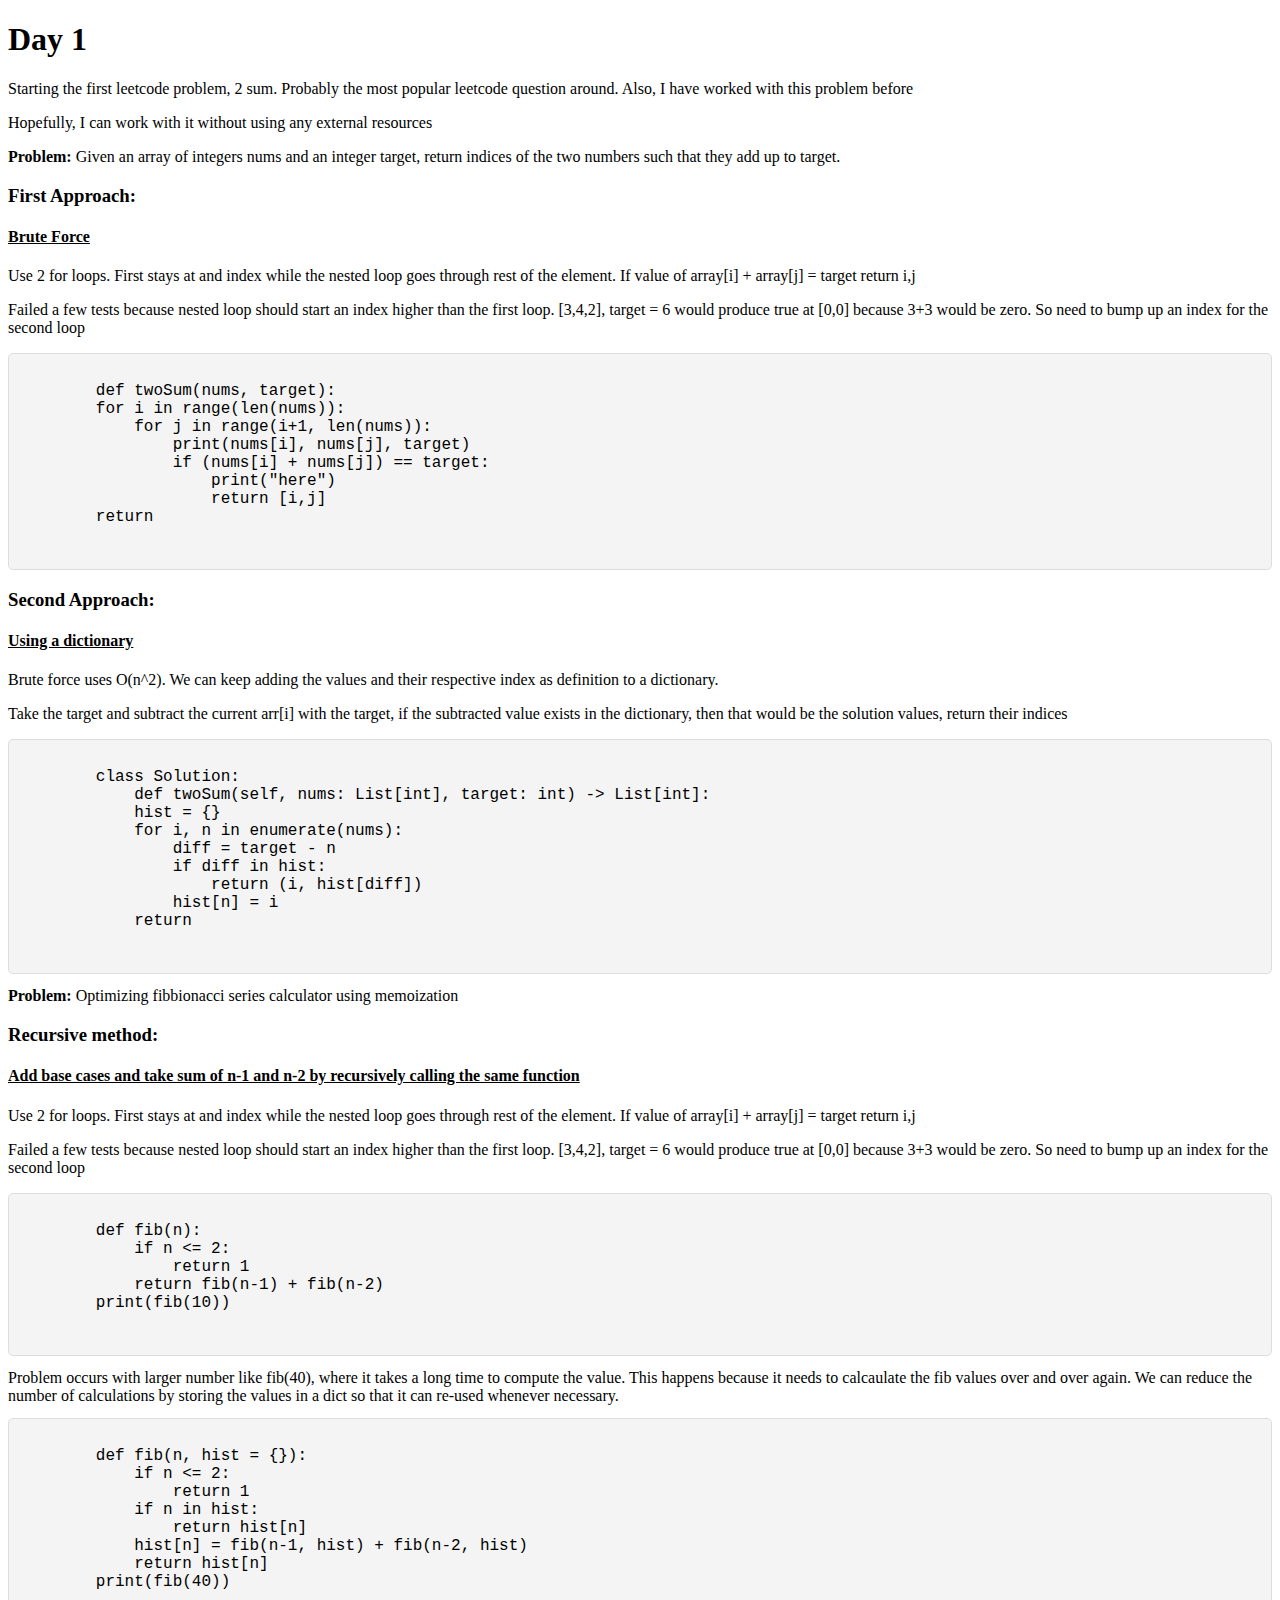
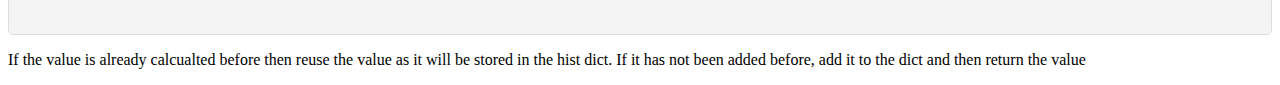
==== pages/days/one.html @ 5d205821 "First Commit" ====
<!DOCTYPE html>
<html lang="en">
<head>
    <meta charset="UTF-8">
    <meta http-equiv="X-UA-Compatible" content="IE=edge">
    <meta name="viewport" content="width=device-width, initial-scale=1.0">
    <title>Day 1</title>
    <link rel="stylesheet" href="../../style.css">
</head>
<body>
   <div>
    <h1>Day 1</h1>
    <p>Starting the first leetcode problem, 2 sum. Probably the most popular leetcode question around. Also, I have worked with this problem before</p>
    <p>Hopefully, I can work with it without using any external resources</p>
    <b>Problem: </b> Given an array of integers nums and an integer target, return indices of the two numbers such that they add up to target.
    <h3>First Approach:</h3>
    <h4><u>Brute Force </u></h4>
    <p>Use 2 for loops. First stays at and index while the nested loop goes through rest of the element. If value of array[i] + array[j] = target return i,j</p>
    <p>Failed a few tests because nested loop should start an index higher than the first loop. [3,4,2], target = 6 would produce true at [0,0] because 3+3 would be zero. So need to bump up an index for the second loop</p>
    <pre>
        <code class="language-css">
        def twoSum(nums, target):
        for i in range(len(nums)):
            for j in range(i+1, len(nums)):
                print(nums[i], nums[j], target)
                if (nums[i] + nums[j]) == target:
                    print("here")
                    return [i,j]
        return
        </code>
    </pre>
   </div> 
   <h3>Second Approach:</h3>
   <h4><u>Using a dictionary</u></h4>
   Brute force uses O(n^2). We can keep adding the values and their respective index as definition to a dictionary. 
   <p>Take the target and subtract the current arr[i] with the target, if the subtracted value exists in the dictionary, then that would be the solution values, return their indices</p>
   <pre>
        <code class="language-css">
        class Solution:
            def twoSum(self, nums: List[int], target: int) -> List[int]:
            hist = {}
            for i, n in enumerate(nums):
                diff = target - n
                if diff in hist:
                    return (i, hist[diff])
                hist[n] = i
            return
        </code>
    </pre>
    
    <b>Problem: </b> Optimizing fibbionacci series calculator using memoization
    <h3>Recursive method:</h3>
    <h4><u>Add base cases and take sum of n-1 and n-2 by recursively calling the same function </u></h4>
    <p>Use 2 for loops. First stays at and index while the nested loop goes through rest of the element. If value of array[i] + array[j] = target return i,j</p>
    <p>Failed a few tests because nested loop should start an index higher than the first loop. [3,4,2], target = 6 would produce true at [0,0] because 3+3 would be zero. So need to bump up an index for the second loop</p>
    <pre>
        <code class="language-css">
        def fib(n):
            if n <= 2:
                return 1
            return fib(n-1) + fib(n-2)
        print(fib(10))
        </code>
    </pre>
    Problem occurs with larger number like fib(40), where it takes a long time to compute the value. This happens because it needs to calcaulate the fib values over and over again.
    We can reduce the number of calculations by storing the values in a dict so that it can re-used whenever necessary.
    <pre>
        <code class="language-css">
        def fib(n, hist = {}):
            if n <= 2:
                return 1
            if n in hist:
                return hist[n]
            hist[n] = fib(n-1, hist) + fib(n-2, hist)
            return hist[n]
        print(fib(40))
        </code>
    </pre>
    <p>If the value is already calcualted before then reuse the value as it will be stored in the hist dict. If it has not been added before, add it to the dict and then return the value</p>
</body>
</html>
---- style.css ----
pre {
    background-color: #f4f4f4;
    border: 1px solid #ddd;
    padding: 10px;
    border-radius: 5px;
}

code {
    font-family: 'Courier New', Courier, monospace;
}
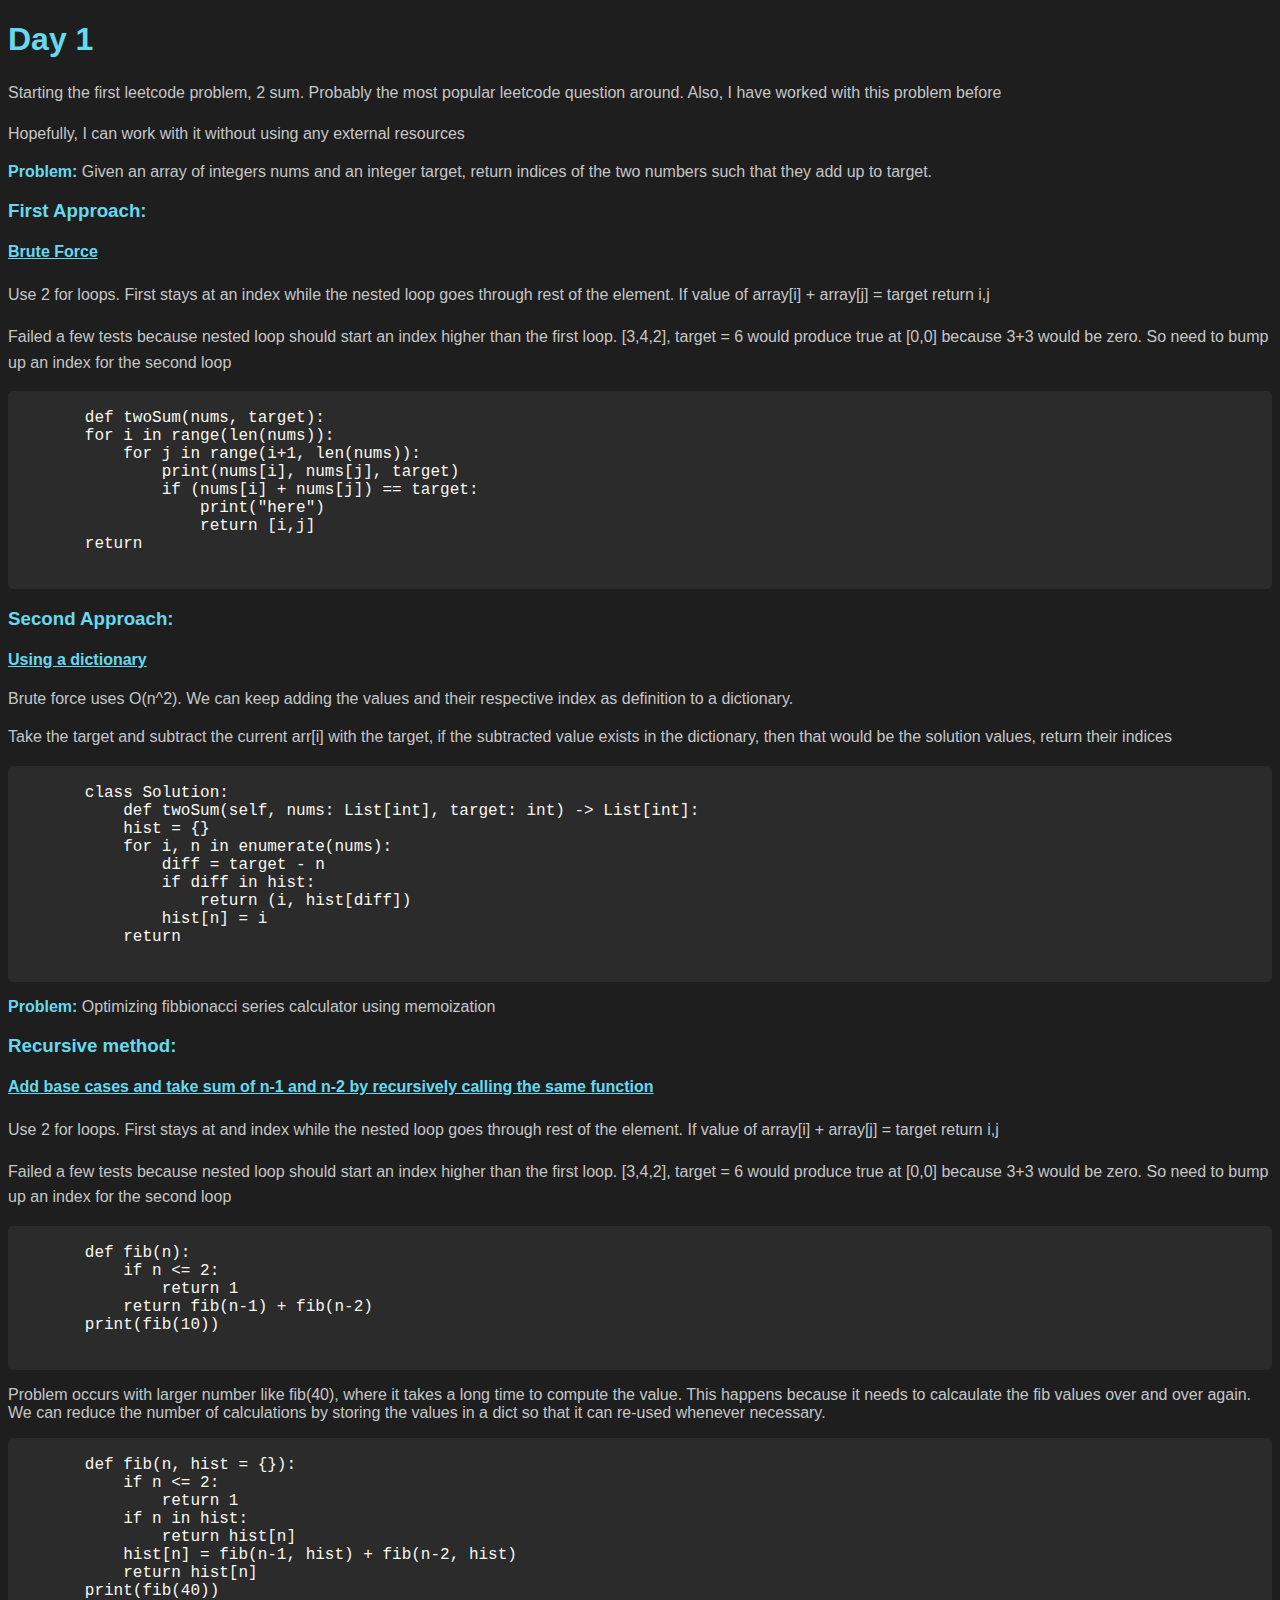
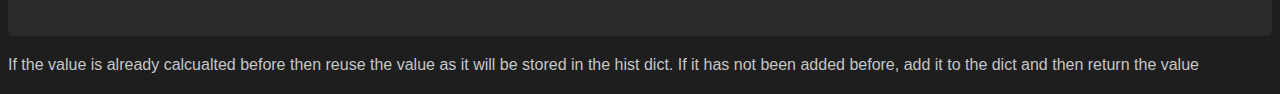
==== commit 061fa84f: "Typo fix" ====
--- a/pages/days/one.html
+++ b/pages/days/one.html
@@ -15,7 +15,7 @@
     <b>Problem: </b> Given an array of integers nums and an integer target, return indices of the two numbers such that they add up to target.
     <h3>First Approach:</h3>
     <h4><u>Brute Force </u></h4>
-    <p>Use 2 for loops. First stays at and index while the nested loop goes through rest of the element. If value of array[i] + array[j] = target return i,j</p>
+    <p>Use 2 for loops. First stays at an index while the nested loop goes through rest of the element. If value of array[i] + array[j] = target return i,j</p>
     <p>Failed a few tests because nested loop should start an index higher than the first loop. [3,4,2], target = 6 would produce true at [0,0] because 3+3 would be zero. So need to bump up an index for the second loop</p>
     <pre>
         <code class="language-css">
--- a/style.css
+++ b/style.css
@@ -1,10 +1,36 @@
-pre {
-    background-color: #f4f4f4;
-    border: 1px solid #ddd;
-    padding: 10px;
-    border-radius: 5px;
+body {
+    background-color: #1e1e1e; 
+    color: #c5c6c7; 
+    font-family: Arial, sans-serif;
 }
 
-code {
+h1, h2, h3, h4, b {
+    color: #66d9ef; 
+}
+
+p {
+    line-height: 1.6;
+}
+
+code, pre {
+    background-color: #2b2b2b; 
+    color: #f8f8f2; 
     font-family: 'Courier New', Courier, monospace;
+    border-radius: 5px;
+    overflow-x: auto;
 }
+
+a {
+    color: #f92672; 
+    text-decoration: none;
+}
+
+a:hover {
+    text-decoration: underline;
+}
+
+@media screen and (max-width: 600px) {
+    body {
+        padding: 15px;
+    }
+}
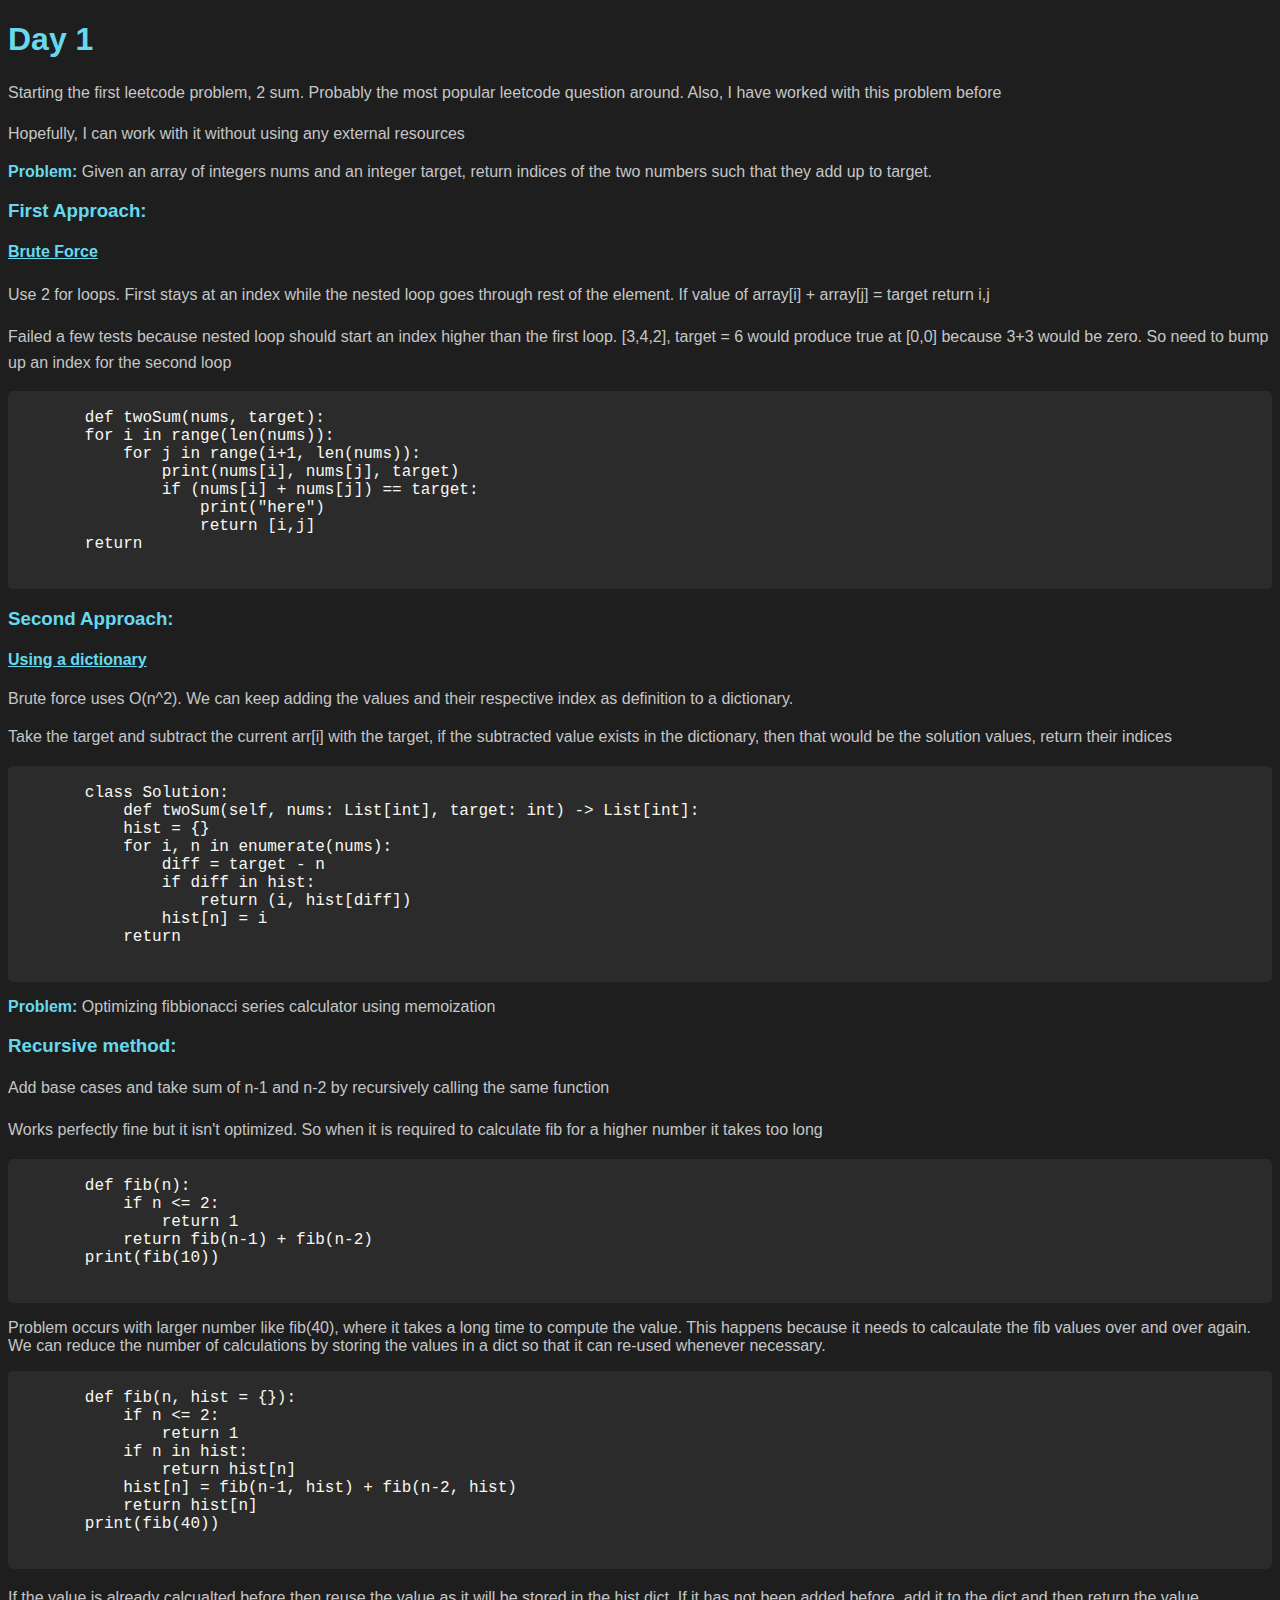
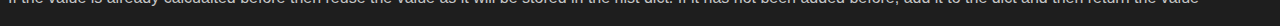
==== commit 381ec517: "Fixes" ====
--- a/pages/days/one.html
+++ b/pages/days/one.html
@@ -50,9 +50,8 @@
     
     <b>Problem: </b> Optimizing fibbionacci series calculator using memoization
     <h3>Recursive method:</h3>
-    <h4><u>Add base cases and take sum of n-1 and n-2 by recursively calling the same function </u></h4>
-    <p>Use 2 for loops. First stays at and index while the nested loop goes through rest of the element. If value of array[i] + array[j] = target return i,j</p>
-    <p>Failed a few tests because nested loop should start an index higher than the first loop. [3,4,2], target = 6 would produce true at [0,0] because 3+3 would be zero. So need to bump up an index for the second loop</p>
+    <p> Add base cases and take sum of n-1 and n-2 by recursively calling the same function</p>
+    <p>Works perfectly fine but it isn't optimized. So when it is required to calculate fib for a higher number it takes too long</p>
     <pre>
         <code class="language-css">
         def fib(n):
